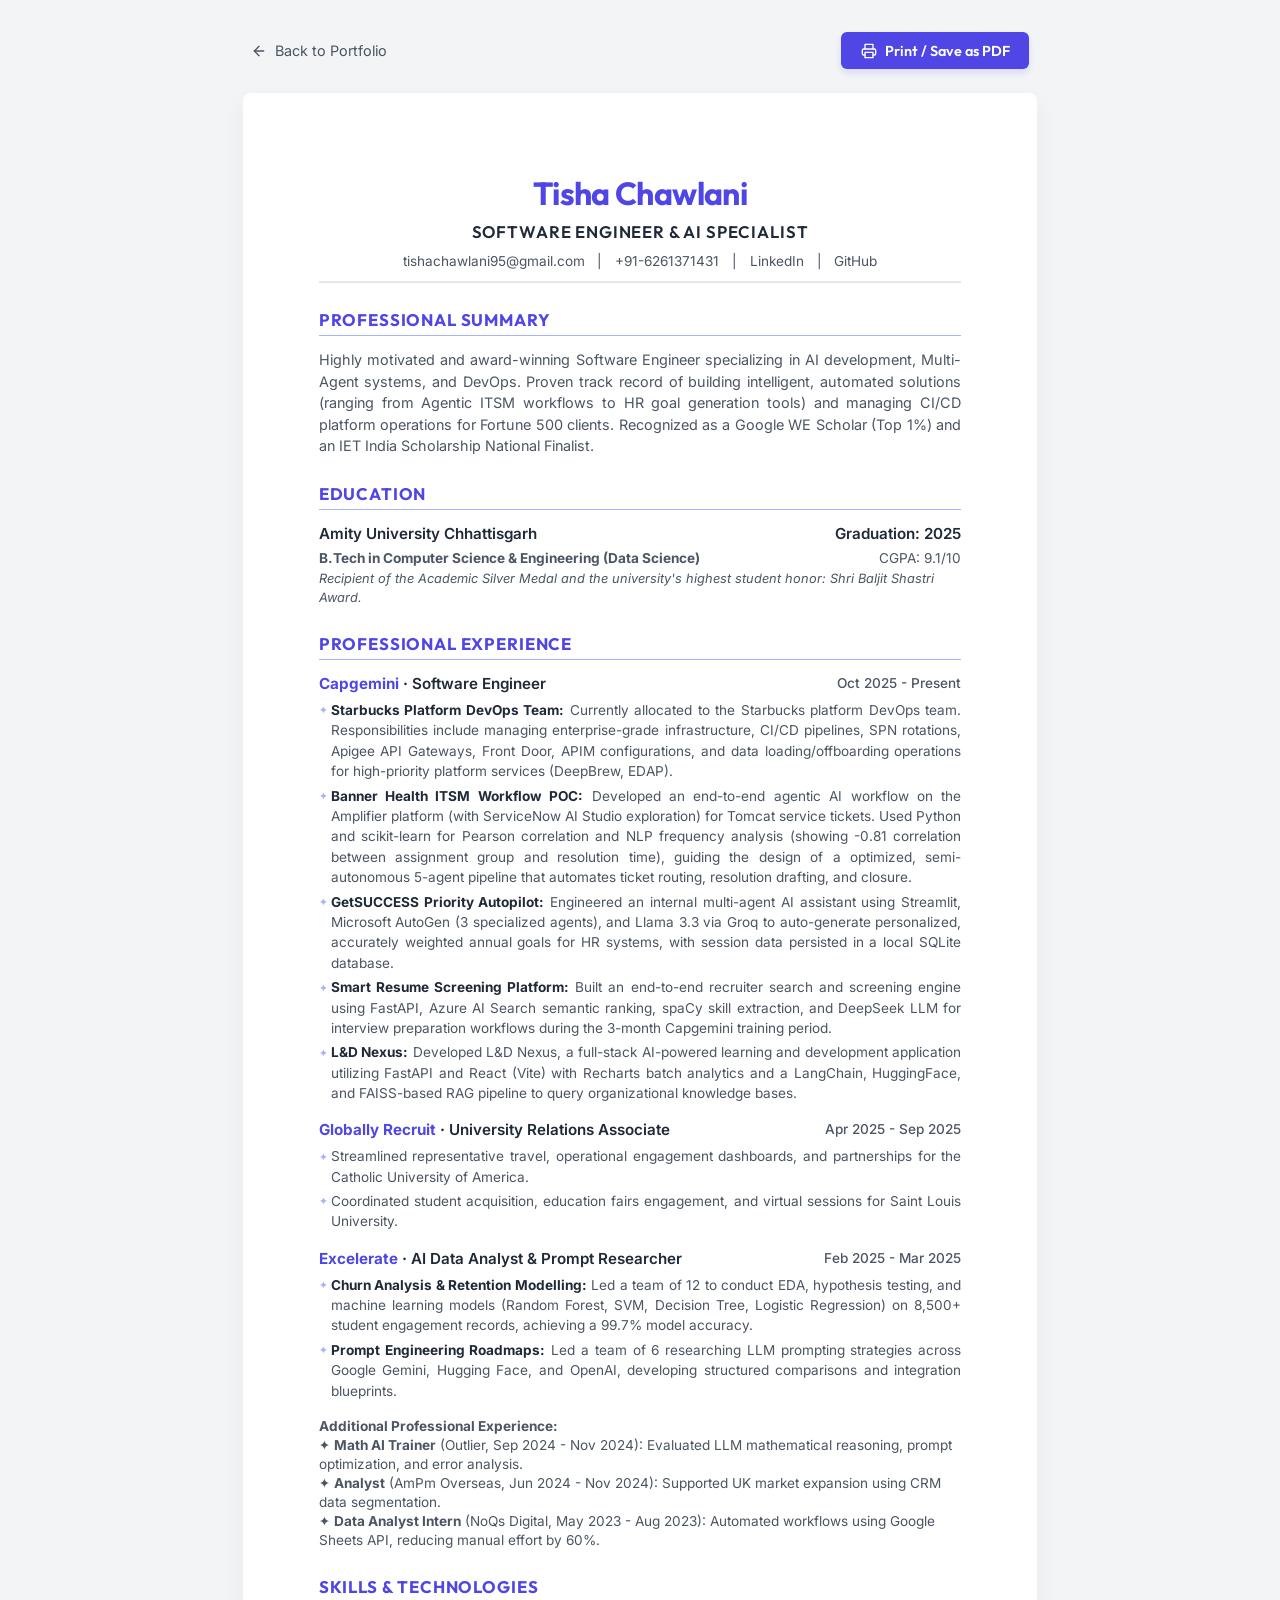
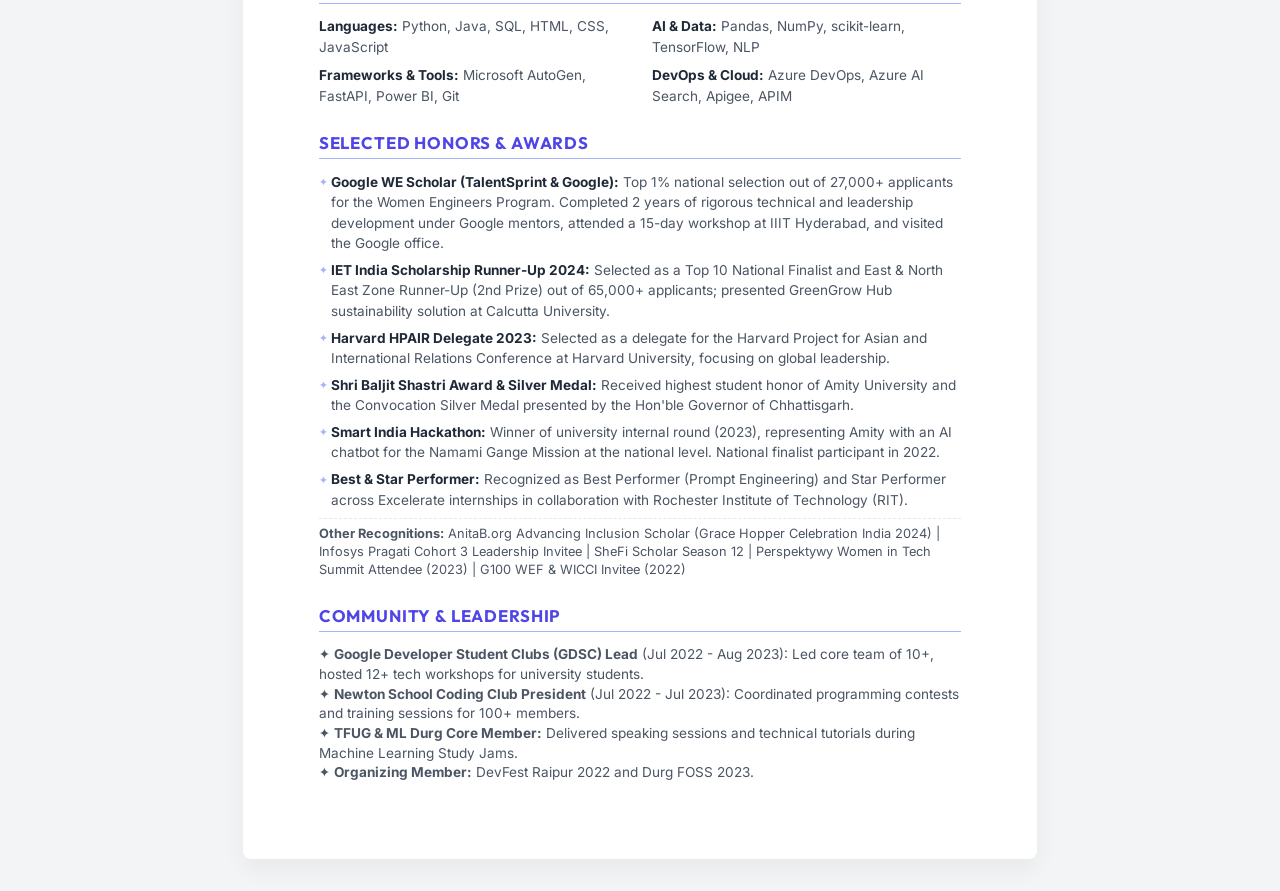
==== resume.html @ 2aab414a "Initial commit - Updated portfolio and print-ready CV" ====
<!DOCTYPE html>
<html lang="en">
<head>
  <meta charset="UTF-8">
  <meta name="viewport" content="width=device-width, initial-scale=1.0">
  <title>Tisha Chawlani - CV / Resume</title>
  <link href="https://fonts.googleapis.com/css2?family=Inter:wght@300;400;500;600;700;800&family=Outfit:wght@400;600;700&display=swap" rel="stylesheet" />
  <style>
    :root {
      --primary: #4f46e5;
      --primary-dark: #3730a3;
      --primary-light: #a5b4fc;
      --text: #1f2937;
      --text-muted: #4b5563;
      --text-dim: #9ca3af;
      --border: #e5e7eb;
    }

    * {
      box-sizing: border-box;
      margin: 0;
      padding: 0;
    }

    body {
      font-family: 'Inter', system-ui, sans-serif;
      color: var(--text);
      background-color: #f3f4f6;
      line-height: 1.5;
      padding: 2rem 0;
      -webkit-font-smoothing: antialiased;
    }

    .resume-container {
      width: 210mm; /* A4 Width */
      min-height: 297mm; /* A4 Height */
      margin: 0 auto;
      background-color: #ffffff;
      padding: 20mm;
      box-shadow: 0 10px 25px rgba(0, 0, 0, 0.05);
      border-radius: 8px;
      position: relative;
    }

    /* Actions panel (print button) */
    .actions-panel {
      max-width: 210mm;
      margin: 0 auto 1.5rem auto;
      display: flex;
      justify-content: space-between;
      align-items: center;
      padding: 0 0.5rem;
    }

    .back-link {
      color: var(--text-muted);
      text-decoration: none;
      font-size: 0.9rem;
      display: inline-flex;
      align-items: center;
      gap: 0.5rem;
      transition: color 0.2s;
    }

    .back-link:hover {
      color: var(--primary);
    }

    .btn-print {
      background-color: var(--primary);
      color: white;
      border: none;
      padding: 0.6rem 1.2rem;
      font-family: 'Outfit', sans-serif;
      font-weight: 600;
      border-radius: 6px;
      cursor: pointer;
      font-size: 0.9rem;
      transition: background-color 0.2s, transform 0.1s;
      box-shadow: 0 4px 6px rgba(79, 70, 229, 0.15);
      display: inline-flex;
      align-items: center;
      gap: 0.5rem;
    }

    .btn-print:hover {
      background-color: var(--primary-dark);
    }

    .btn-print:active {
      transform: scale(0.98);
    }

    /* Resume Styles */
    header {
      text-align: center;
      border-bottom: 2px solid var(--border);
      padding-bottom: 0.6rem;
      margin-bottom: 1.2rem;
    }

    h1 {
      font-family: 'Outfit', sans-serif;
      font-size: 2.0rem;
      font-weight: 700;
      color: var(--primary);
      letter-spacing: -0.02em;
      margin-bottom: 0.15rem;
    }

    .subtitle {
      font-family: 'Outfit', sans-serif;
      font-size: 1.05rem;
      font-weight: 600;
      color: var(--text);
      margin-bottom: 0.4rem;
      letter-spacing: 0.05em;
      text-transform: uppercase;
    }

    .contact-info {
      display: flex;
      justify-content: center;
      flex-wrap: wrap;
      gap: 0.5rem 0.8rem;
      font-size: 0.85rem;
      color: var(--text-muted);
    }

    .contact-info span {
      display: flex;
      align-items: center;
      gap: 0.25rem;
    }

    .contact-info a {
      color: var(--text-muted);
      text-decoration: none;
    }

    .contact-info a:hover {
      color: var(--primary);
      text-decoration: underline;
    }

    .section-title {
      font-family: 'Outfit', sans-serif;
      font-size: 1.05rem;
      font-weight: 700;
      color: var(--primary);
      text-transform: uppercase;
      letter-spacing: 0.05em;
      border-bottom: 1px solid var(--primary-light);
      padding-bottom: 0.2rem;
      margin-top: 1.5rem;
      margin-bottom: 0.8rem;
    }

    .summary-text {
      font-size: 0.9rem;
      color: var(--text-muted);
      text-align: justify;
    }

    /* Edu details */
    .edu-item {
      margin-bottom: 0.5rem;
    }

    .edu-header {
      display: flex;
      justify-content: space-between;
      font-weight: 600;
      font-size: 0.95rem;
    }

    .edu-details {
      display: flex;
      justify-content: space-between;
      font-size: 0.85rem;
      color: var(--text-muted);
      margin-top: 0.1rem;
    }

    /* Experience Details */
    .exp-item {
      margin-bottom: 1rem;
    }

    .exp-header {
      display: flex;
      justify-content: space-between;
      font-weight: 700;
      font-size: 0.95rem;
      margin-bottom: 0.25rem;
    }

    .company-name {
      color: var(--primary);
    }

    .role-title {
      color: var(--text);
      font-weight: 600;
    }

    .exp-date {
      color: var(--text-muted);
      font-size: 0.85rem;
      font-weight: 500;
    }

    .bullet-list {
      list-style-type: none;
      padding-left: 0.75rem;
    }

    .bullet-list li {
      position: relative;
      font-size: 0.85rem;
      color: var(--text-muted);
      margin-bottom: 0.25rem;
      text-align: justify;
    }

    .bullet-list li::before {
      content: "✦";
      position: absolute;
      left: -0.75rem;
      color: var(--primary-light);
      font-size: 0.7rem;
      top: 0.15rem;
    }

    .bullet-list li strong {
      color: var(--text);
    }

    .other-jobs {
      font-size: 0.85rem;
      color: var(--text-muted);
      line-height: 1.4;
    }

    /* Skills details */
    .skills-grid {
      display: grid;
      grid-template-columns: repeat(2, 1fr);
      gap: 0.5rem 1.5rem;
      font-size: 0.85rem;
    }

    .skills-category {
      color: var(--text-muted);
    }

    .skills-category strong {
      color: var(--text);
    }

    /* Honors & Awards details */
    .awards-list {
      list-style-type: none;
      padding-left: 0.75rem;
    }

    .awards-list li {
      position: relative;
      font-size: 0.85rem;
      color: var(--text-muted);
      margin-bottom: 0.4rem;
    }

    .awards-list li::before {
      content: "✦";
      position: absolute;
      left: -0.75rem;
      color: var(--primary-light);
      font-size: 0.7rem;
      top: 0.15rem;
    }

    .awards-list li strong {
      color: var(--text);
    }

    .other-awards {
      font-size: 0.8rem;
      color: var(--text-muted);
      margin-top: 0.5rem;
      line-height: 1.4;
      border-top: 1px dashed var(--border);
      padding-top: 0.4rem;
    }

    /* Community section */
    .comm-list {
      font-size: 0.85rem;
      color: var(--text-muted);
      line-height: 1.45;
    }

    /* Print styling rules */
    @media print {
      body {
        background-color: #ffffff;
        padding: 0;
      }

      .actions-panel {
        display: none; /* Hide download panel when printing */
      }

      .resume-container {
        width: 100%;
        min-height: 0;
        padding: 0;
        box-shadow: none;
        border-radius: 0;
      }

      .contact-info a {
        text-decoration: none !important;
        color: var(--text-muted) !important;
      }

      /* Force page breaks/containment to keep things to 2 pages or clean spacing */
      h2 {
        page-break-after: avoid;
      }
      
      .exp-item {
        page-break-inside: avoid;
      }
    }
  </style>
</head>
<body>

  <!-- ACTIONS PANEL (VISIBLE IN BROWSER, HIDDEN ON PRINT) -->
  <div class="actions-panel">
    <a href="index.html" class="back-link">
      <svg width="16" height="16" viewBox="0 0 24 24" fill="none" stroke="currentColor" stroke-width="2" stroke-linecap="round" stroke-linejoin="round"><line x1="19" y1="12" x2="5" y2="12"/><polyline points="12 19 5 12 12 5"/></svg>
      Back to Portfolio
    </a>
    <button onclick="window.print()" class="btn-print">
      <svg width="16" height="16" viewBox="0 0 24 24" fill="none" stroke="currentColor" stroke-width="2" stroke-linecap="round" stroke-linejoin="round"><polyline points="6 9 6 2 18 2 18 9"/><path d="M6 18H4a2 2 0 0 1-2-2v-5a2 2 0 0 1 2-2h16a2 2 0 0 1 2 2v5a2 2 0 0 1-2 2h-2"/><rect x="6" y="14" width="12" height="8"/></svg>
      Print / Save as PDF
    </button>
  </div>

  <!-- A4 RESUME SHEET -->
  <main class="resume-container">
    
    <!-- HEADER -->
    <header>
      <h1>Tisha Chawlani</h1>
      <div class="subtitle">Software Engineer &amp; AI Specialist</div>
      <div class="contact-info">
        <a href="mailto:tishachawlani95@gmail.com">tishachawlani95@gmail.com</a> | 
        <span>+91-6261371431</span> | 
        <a href="https://linkedin.com/in/tishachawlani" target="_blank">LinkedIn</a> | 
        <a href="https://github.com/Tisha717" target="_blank">GitHub</a>
      </div>
    </header>

    <!-- PROFESSIONAL SUMMARY -->
    <section>
      <h2 class="section-title">Professional Summary</h2>
      <p class="summary-text">
        Highly motivated and award-winning Software Engineer specializing in AI development, Multi-Agent systems, and DevOps. Proven track record of building intelligent, automated solutions (ranging from Agentic ITSM workflows to HR goal generation tools) and managing CI/CD platform operations for Fortune 500 clients. Recognized as a Google WE Scholar (Top 1%) and an IET India Scholarship National Finalist.
      </p>
    </section>

    <!-- EDUCATION -->
    <section>
      <h2 class="section-title">Education</h2>
      <div class="edu-item">
        <div class="edu-header">
          <span>Amity University Chhattisgarh</span>
          <span>Graduation: 2025</span>
        </div>
        <div class="edu-details">
          <strong>B.Tech in Computer Science &amp; Engineering (Data Science)</strong>
          <span>CGPA: 9.1/10</span>
        </div>
        <div class="edu-details" style="font-size: 0.8rem; font-style: italic; margin-top: 0.05rem;">
          Recipient of the Academic Silver Medal and the university's highest student honor: Shri Baljit Shastri Award.
        </div>
      </div>
    </section>

    <!-- PROFESSIONAL EXPERIENCE -->
    <section>
      <h2 class="section-title">Professional Experience</h2>
      
      <!-- CAPGEMINI -->
      <div class="exp-item">
        <div class="exp-header">
          <span><span class="company-name">Capgemini</span> · <span class="role-title">Software Engineer</span></span>
          <span class="exp-date">Oct 2025 - Present</span>
        </div>
        <ul class="bullet-list">
          <li><strong>Starbucks Platform DevOps Team:</strong> Currently allocated to the Starbucks platform DevOps team. Responsibilities include managing enterprise-grade infrastructure, CI/CD pipelines, SPN rotations, Apigee API Gateways, Front Door, APIM configurations, and data loading/offboarding operations for high-priority platform services (DeepBrew, EDAP).</li>
          <li><strong>Banner Health ITSM Workflow POC:</strong> Developed an end-to-end agentic AI workflow on the Amplifier platform (with ServiceNow AI Studio exploration) for Tomcat service tickets. Used Python and scikit-learn for Pearson correlation and NLP frequency analysis (showing -0.81 correlation between assignment group and resolution time), guiding the design of a optimized, semi-autonomous 5-agent pipeline that automates ticket routing, resolution drafting, and closure.</li>
          <li><strong>GetSUCCESS Priority Autopilot:</strong> Engineered an internal multi-agent AI assistant using Streamlit, Microsoft AutoGen (3 specialized agents), and Llama 3.3 via Groq to auto-generate personalized, accurately weighted annual goals for HR systems, with session data persisted in a local SQLite database.</li>
          <li><strong>Smart Resume Screening Platform:</strong> Built an end-to-end recruiter search and screening engine using FastAPI, Azure AI Search semantic ranking, spaCy skill extraction, and DeepSeek LLM for interview preparation workflows during the 3-month Capgemini training period.</li>
          <li><strong>L&amp;D Nexus:</strong> Developed L&amp;D Nexus, a full-stack AI-powered learning and development application utilizing FastAPI and React (Vite) with Recharts batch analytics and a LangChain, HuggingFace, and FAISS-based RAG pipeline to query organizational knowledge bases.</li>
        </ul>
      </div>

      <!-- GLOBALLY RECRUIT -->
      <div class="exp-item">
        <div class="exp-header">
          <span><span class="company-name">Globally Recruit</span> · <span class="role-title">University Relations Associate</span></span>
          <span class="exp-date">Apr 2025 - Sep 2025</span>
        </div>
        <ul class="bullet-list">
          <li>Streamlined representative travel, operational engagement dashboards, and partnerships for the Catholic University of America.</li>
          <li>Coordinated student acquisition, education fairs engagement, and virtual sessions for Saint Louis University.</li>
        </ul>
      </div>

      <!-- EXCELERATE -->
      <div class="exp-item">
        <div class="exp-header">
          <span><span class="company-name">Excelerate</span> · <span class="role-title">AI Data Analyst &amp; Prompt Researcher</span></span>
          <span class="exp-date">Feb 2025 - Mar 2025</span>
        </div>
        <ul class="bullet-list">
          <li><strong>Churn Analysis &amp; Retention Modelling:</strong> Led a team of 12 to conduct EDA, hypothesis testing, and machine learning models (Random Forest, SVM, Decision Tree, Logistic Regression) on 8,500+ student engagement records, achieving a 99.7% model accuracy.</li>
          <li><strong>Prompt Engineering Roadmaps:</strong> Led a team of 6 researching LLM prompting strategies across Google Gemini, Hugging Face, and OpenAI, developing structured comparisons and integration blueprints.</li>
        </ul>
      </div>

      <!-- BRIEF OTHERS -->
      <div class="other-jobs">
        <strong>Additional Professional Experience:</strong><br>
        ✦ <strong>Math AI Trainer</strong> (Outlier, Sep 2024 - Nov 2024): Evaluated LLM mathematical reasoning, prompt optimization, and error analysis.<br>
        ✦ <strong>Analyst</strong> (AmPm Overseas, Jun 2024 - Nov 2024): Supported UK market expansion using CRM data segmentation.<br>
        ✦ <strong>Data Analyst Intern</strong> (NoQs Digital, May 2023 - Aug 2023): Automated workflows using Google Sheets API, reducing manual effort by 60%.
      </div>
    </section>

    <!-- SKILLS -->
    <section>
      <h2 class="section-title">Skills &amp; Technologies</h2>
      <div class="skills-grid">
        <div class="skills-category">
          <strong>Languages:</strong> Python, Java, SQL, HTML, CSS, JavaScript
        </div>
        <div class="skills-category">
          <strong>AI &amp; Data:</strong> Pandas, NumPy, scikit-learn, TensorFlow, NLP
        </div>
        <div class="skills-category">
          <strong>Frameworks &amp; Tools:</strong> Microsoft AutoGen, FastAPI, Power BI, Git
        </div>
        <div class="skills-category">
          <strong>DevOps &amp; Cloud:</strong> Azure DevOps, Azure AI Search, Apigee, APIM
        </div>
      </div>
    </section>

    <!-- HONORS & AWARDS -->
    <section>
      <h2 class="section-title">Selected Honors &amp; Awards</h2>
      <ul class="awards-list">
        <li><strong>Google WE Scholar (TalentSprint &amp; Google):</strong> Top 1% national selection out of 27,000+ applicants for the Women Engineers Program. Completed 2 years of rigorous technical and leadership development under Google mentors, attended a 15-day workshop at IIIT Hyderabad, and visited the Google office.</li>
        <li><strong>IET India Scholarship Runner-Up 2024:</strong> Selected as a Top 10 National Finalist and East &amp; North East Zone Runner-Up (2nd Prize) out of 65,000+ applicants; presented GreenGrow Hub sustainability solution at Calcutta University.</li>
        <li><strong>Harvard HPAIR Delegate 2023:</strong> Selected as a delegate for the Harvard Project for Asian and International Relations Conference at Harvard University, focusing on global leadership.</li>
        <li><strong>Shri Baljit Shastri Award &amp; Silver Medal:</strong> Received highest student honor of Amity University and the Convocation Silver Medal presented by the Hon'ble Governor of Chhattisgarh.</li>
        <li><strong>Smart India Hackathon:</strong> Winner of university internal round (2023), representing Amity with an AI chatbot for the Namami Gange Mission at the national level. National finalist participant in 2022.</li>
        <li><strong>Best &amp; Star Performer:</strong> Recognized as Best Performer (Prompt Engineering) and Star Performer across Excelerate internships in collaboration with Rochester Institute of Technology (RIT).</li>
      </ul>
      <div class="other-awards">
        <strong>Other Recognitions:</strong> AnitaB.org Advancing Inclusion Scholar (Grace Hopper Celebration India 2024) | Infosys Pragati Cohort 3 Leadership Invitee | SheFi Scholar Season 12 | Perspektywy Women in Tech Summit Attendee (2023) | G100 WEF &amp; WICCI Invitee (2022)
      </div>
    </section>

    <!-- VOLUNTEERING & COMMUNITY -->
    <section>
      <h2 class="section-title">Community &amp; Leadership</h2>
      <div class="comm-list">
        ✦ <strong>Google Developer Student Clubs (GDSC) Lead</strong> (Jul 2022 - Aug 2023): Led core team of 10+, hosted 12+ tech workshops for university students.<br>
        ✦ <strong>Newton School Coding Club President</strong> (Jul 2022 - Jul 2023): Coordinated programming contests and training sessions for 100+ members.<br>
        ✦ <strong>TFUG &amp; ML Durg Core Member:</strong> Delivered speaking sessions and technical tutorials during Machine Learning Study Jams.<br>
        ✦ <strong>Organizing Member:</strong> DevFest Raipur 2022 and Durg FOSS 2023.
      </div>
    </section>

  </main>

</body>
</html>
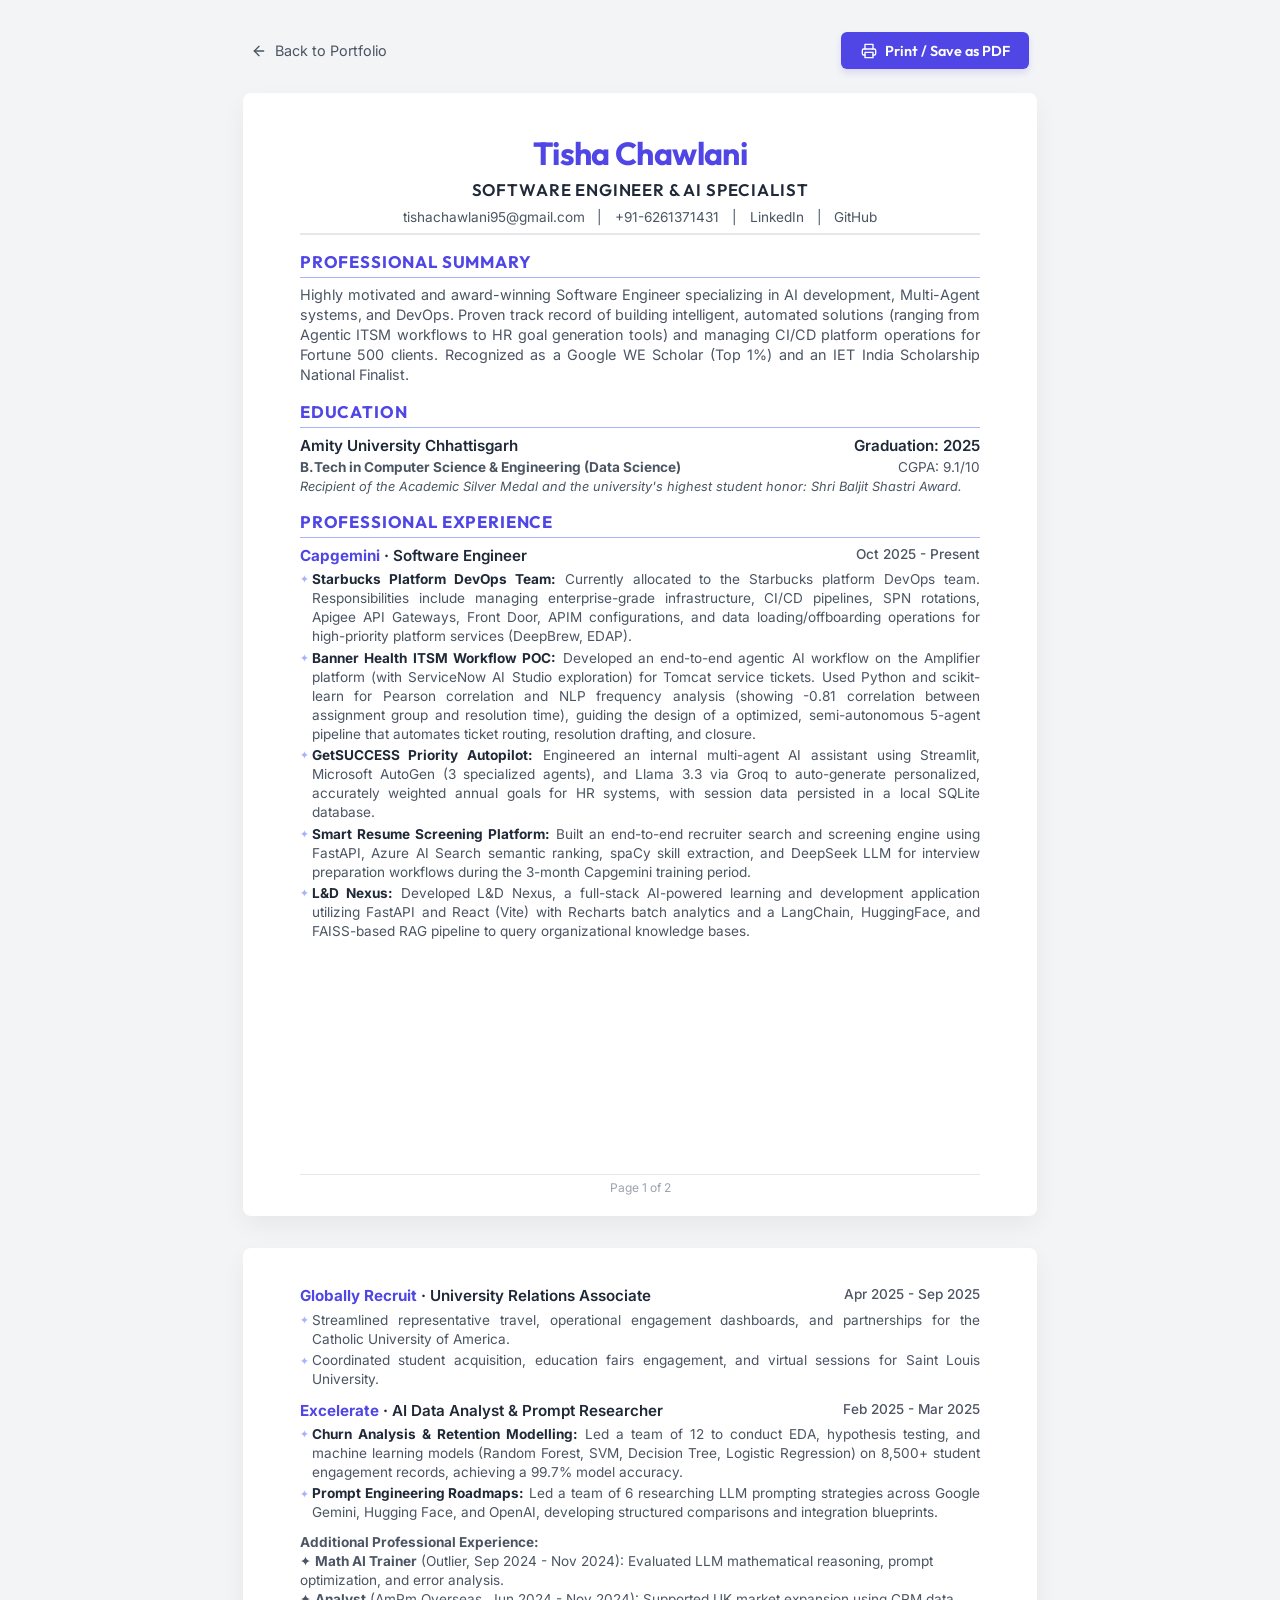
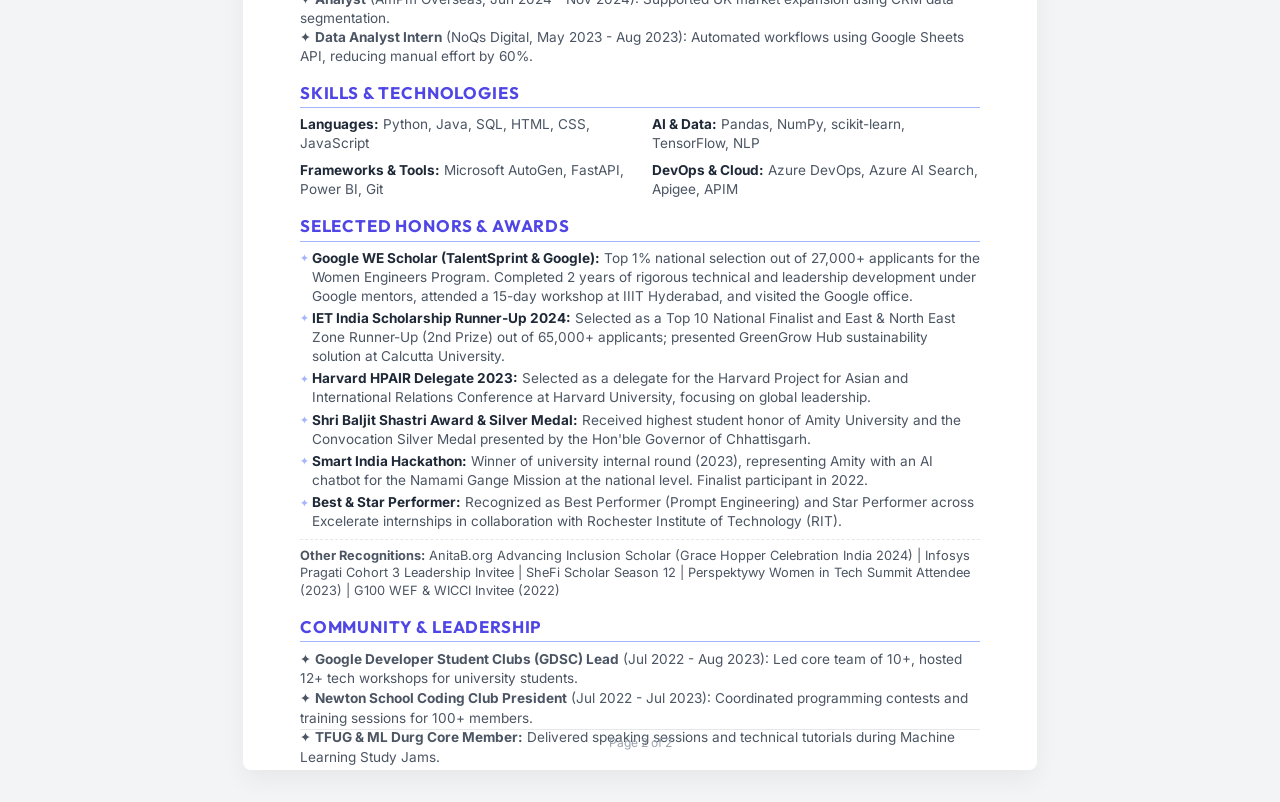
==== commit c806f55e: "Linked CV button directly to Tisha_Chawlani_Resume.pdf and fixed layout" ====
--- a/resume.html
+++ b/resume.html
@@ -26,20 +26,30 @@
       font-family: 'Inter', system-ui, sans-serif;
       color: var(--text);
       background-color: #f3f4f6;
-      line-height: 1.5;
+      line-height: 1.4;
+      font-size: 13.5px;
       padding: 2rem 0;
       -webkit-font-smoothing: antialiased;
     }
 
     .resume-container {
       width: 210mm; /* A4 Width */
-      min-height: 297mm; /* A4 Height */
       margin: 0 auto;
+      display: flex;
+      flex-direction: column;
+      gap: 2rem;
+    }
+
+    .resume-page {
+      width: 100%;
+      height: 297mm; /* A4 Height */
       background-color: #ffffff;
-      padding: 20mm;
+      padding: 10mm 15mm 12mm 15mm;
       box-shadow: 0 10px 25px rgba(0, 0, 0, 0.05);
       border-radius: 8px;
       position: relative;
+      box-sizing: border-box;
+      overflow: hidden;
     }
 
     /* Actions panel (print button) */
@@ -95,8 +105,8 @@
     header {
       text-align: center;
       border-bottom: 2px solid var(--border);
-      padding-bottom: 0.6rem;
-      margin-bottom: 1.2rem;
+      padding-bottom: 0.4rem;
+      margin-bottom: 0.8rem;
     }
 
     h1 {
@@ -152,8 +162,8 @@
       letter-spacing: 0.05em;
       border-bottom: 1px solid var(--primary-light);
       padding-bottom: 0.2rem;
-      margin-top: 1.5rem;
-      margin-bottom: 0.8rem;
+      margin-top: 0.9rem;
+      margin-bottom: 0.45rem;
     }
 
     .summary-text {
@@ -184,7 +194,7 @@
 
     /* Experience Details */
     .exp-item {
-      margin-bottom: 1rem;
+      margin-bottom: 0.65rem;
     }
 
     .exp-header {
@@ -219,7 +229,7 @@
       position: relative;
       font-size: 0.85rem;
       color: var(--text-muted);
-      margin-bottom: 0.25rem;
+      margin-bottom: 0.15rem;
       text-align: justify;
     }
 
@@ -268,7 +278,7 @@
       position: relative;
       font-size: 0.85rem;
       color: var(--text-muted);
-      margin-bottom: 0.4rem;
+      margin-bottom: 0.2rem;
     }
 
     .awards-list li::before {
@@ -300,11 +310,33 @@
       line-height: 1.45;
     }
 
+    /* Page Footer (page numbers) */
+    .page-footer {
+      position: absolute;
+      bottom: 5mm;
+      left: 0;
+      right: 0;
+      text-align: center;
+      font-size: 0.75rem;
+      color: var(--text-dim);
+      border-top: 1px solid var(--border);
+      padding-top: 0.3rem;
+      margin: 0 15mm;
+    }
+
     /* Print styling rules */
     @media print {
+      @page {
+        size: A4;
+        margin: 0; /* Hides default browser header/footers completely */
+      }
+
       body {
         background-color: #ffffff;
+        margin: 0;
         padding: 0;
+        font-size: 8.2pt;
+        line-height: 1.3;
       }
 
       .actions-panel {
@@ -312,11 +344,35 @@
       }
 
       .resume-container {
-        width: 100%;
-        min-height: 0;
+        width: 210mm;
+        margin: 0;
         padding: 0;
         box-shadow: none;
         border-radius: 0;
+        gap: 0;
+      }
+
+      .resume-page {
+        width: 210mm;
+        height: 297mm;
+        padding: 8mm 15mm 10mm 15mm;
+        box-shadow: none;
+        border-radius: 0;
+        page-break-after: always;
+        break-after: page;
+        box-sizing: border-box;
+        overflow: hidden;
+        background-color: #ffffff;
+      }
+
+      .resume-page:last-child {
+        page-break-after: avoid;
+        break-after: avoid;
+      }
+
+      .page-footer {
+        margin: 0 15mm;
+        bottom: 4mm;
       }
 
       .contact-info a {
@@ -324,7 +380,53 @@
         color: var(--text-muted) !important;
       }
 
-      /* Force page breaks/containment to keep things to 2 pages or clean spacing */
+      /* Compact styling for print to fit 2 pages perfectly */
+      h1 {
+        font-size: 1.8rem;
+        margin-bottom: 0.1rem;
+      }
+      .subtitle {
+        font-size: 1.0rem;
+        margin-bottom: 0.3rem;
+      }
+      header {
+        margin-bottom: 0.8rem;
+        padding-bottom: 0.4rem;
+      }
+      .section-title {
+        font-size: 0.95rem;
+        margin-top: 0.8rem;
+        margin-bottom: 0.4rem;
+        padding-bottom: 0.15rem;
+      }
+      .exp-item {
+        margin-bottom: 0.6rem;
+      }
+      .bullet-list li {
+        font-size: 0.8rem;
+        margin-bottom: 0.15rem;
+      }
+      .awards-list li {
+        font-size: 0.8rem;
+        margin-bottom: 0.2rem;
+      }
+      .skills-grid {
+        gap: 0.3rem 1.5rem;
+      }
+      .other-jobs, .other-awards, .comm-list {
+        font-size: 0.8rem;
+        line-height: 1.35;
+      }
+      .edu-item {
+        margin-bottom: 0.3rem;
+      }
+      .edu-header {
+        font-size: 0.9rem;
+      }
+      .edu-details {
+        font-size: 0.8rem;
+      }
+
       h2 {
         page-break-after: avoid;
       }
@@ -352,141 +454,155 @@
   <!-- A4 RESUME SHEET -->
   <main class="resume-container">
     
-    <!-- HEADER -->
-    <header>
-      <h1>Tisha Chawlani</h1>
-      <div class="subtitle">Software Engineer &amp; AI Specialist</div>
-      <div class="contact-info">
-        <a href="mailto:tishachawlani95@gmail.com">tishachawlani95@gmail.com</a> | 
-        <span>+91-6261371431</span> | 
-        <a href="https://linkedin.com/in/tishachawlani" target="_blank">LinkedIn</a> | 
-        <a href="https://github.com/Tisha717" target="_blank">GitHub</a>
-      </div>
-    </header>
-
-    <!-- PROFESSIONAL SUMMARY -->
-    <section>
-      <h2 class="section-title">Professional Summary</h2>
-      <p class="summary-text">
-        Highly motivated and award-winning Software Engineer specializing in AI development, Multi-Agent systems, and DevOps. Proven track record of building intelligent, automated solutions (ranging from Agentic ITSM workflows to HR goal generation tools) and managing CI/CD platform operations for Fortune 500 clients. Recognized as a Google WE Scholar (Top 1%) and an IET India Scholarship National Finalist.
-      </p>
-    </section>
-
-    <!-- EDUCATION -->
-    <section>
-      <h2 class="section-title">Education</h2>
-      <div class="edu-item">
-        <div class="edu-header">
-          <span>Amity University Chhattisgarh</span>
-          <span>Graduation: 2025</span>
-        </div>
-        <div class="edu-details">
-          <strong>B.Tech in Computer Science &amp; Engineering (Data Science)</strong>
-          <span>CGPA: 9.1/10</span>
-        </div>
-        <div class="edu-details" style="font-size: 0.8rem; font-style: italic; margin-top: 0.05rem;">
-          Recipient of the Academic Silver Medal and the university's highest student honor: Shri Baljit Shastri Award.
-        </div>
-      </div>
-    </section>
-
-    <!-- PROFESSIONAL EXPERIENCE -->
-    <section>
-      <h2 class="section-title">Professional Experience</h2>
-      
-      <!-- CAPGEMINI -->
-      <div class="exp-item">
-        <div class="exp-header">
-          <span><span class="company-name">Capgemini</span> · <span class="role-title">Software Engineer</span></span>
-          <span class="exp-date">Oct 2025 - Present</span>
-        </div>
-        <ul class="bullet-list">
-          <li><strong>Starbucks Platform DevOps Team:</strong> Currently allocated to the Starbucks platform DevOps team. Responsibilities include managing enterprise-grade infrastructure, CI/CD pipelines, SPN rotations, Apigee API Gateways, Front Door, APIM configurations, and data loading/offboarding operations for high-priority platform services (DeepBrew, EDAP).</li>
-          <li><strong>Banner Health ITSM Workflow POC:</strong> Developed an end-to-end agentic AI workflow on the Amplifier platform (with ServiceNow AI Studio exploration) for Tomcat service tickets. Used Python and scikit-learn for Pearson correlation and NLP frequency analysis (showing -0.81 correlation between assignment group and resolution time), guiding the design of a optimized, semi-autonomous 5-agent pipeline that automates ticket routing, resolution drafting, and closure.</li>
-          <li><strong>GetSUCCESS Priority Autopilot:</strong> Engineered an internal multi-agent AI assistant using Streamlit, Microsoft AutoGen (3 specialized agents), and Llama 3.3 via Groq to auto-generate personalized, accurately weighted annual goals for HR systems, with session data persisted in a local SQLite database.</li>
-          <li><strong>Smart Resume Screening Platform:</strong> Built an end-to-end recruiter search and screening engine using FastAPI, Azure AI Search semantic ranking, spaCy skill extraction, and DeepSeek LLM for interview preparation workflows during the 3-month Capgemini training period.</li>
-          <li><strong>L&amp;D Nexus:</strong> Developed L&amp;D Nexus, a full-stack AI-powered learning and development application utilizing FastAPI and React (Vite) with Recharts batch analytics and a LangChain, HuggingFace, and FAISS-based RAG pipeline to query organizational knowledge bases.</li>
+    <!-- PAGE 1 -->
+    <div class="resume-page" id="page-1">
+      <!-- HEADER -->
+      <header>
+        <h1>Tisha Chawlani</h1>
+        <div class="subtitle">Software Engineer &amp; AI Specialist</div>
+        <div class="contact-info">
+          <a href="mailto:tishachawlani95@gmail.com">tishachawlani95@gmail.com</a> | 
+          <span>+91-6261371431</span> | 
+          <a href="https://linkedin.com/in/tishachawlani" target="_blank">LinkedIn</a> | 
+          <a href="https://github.com/Tisha717" target="_blank">GitHub</a>
+        </div>
+      </header>
+
+      <!-- PROFESSIONAL SUMMARY -->
+      <section>
+        <h2 class="section-title">Professional Summary</h2>
+        <p class="summary-text">
+          Highly motivated and award-winning Software Engineer specializing in AI development, Multi-Agent systems, and DevOps. Proven track record of building intelligent, automated solutions (ranging from Agentic ITSM workflows to HR goal generation tools) and managing CI/CD platform operations for Fortune 500 clients. Recognized as a Google WE Scholar (Top 1%) and an IET India Scholarship National Finalist.
+        </p>
+      </section>
+
+      <!-- EDUCATION -->
+      <section>
+        <h2 class="section-title">Education</h2>
+        <div class="edu-item">
+          <div class="edu-header">
+            <span>Amity University Chhattisgarh</span>
+            <span>Graduation: 2025</span>
+          </div>
+          <div class="edu-details">
+            <strong>B.Tech in Computer Science &amp; Engineering (Data Science)</strong>
+            <span>CGPA: 9.1/10</span>
+          </div>
+          <div class="edu-details" style="font-size: 0.8rem; font-style: italic; margin-top: 0.05rem;">
+            Recipient of the Academic Silver Medal and the university's highest student honor: Shri Baljit Shastri Award.
+          </div>
+        </div>
+      </section>
+
+      <!-- PROFESSIONAL EXPERIENCE (PART 1) -->
+      <section>
+        <h2 class="section-title">Professional Experience</h2>
+        
+        <!-- CAPGEMINI -->
+        <div class="exp-item">
+          <div class="exp-header">
+            <span><span class="company-name">Capgemini</span> · <span class="role-title">Software Engineer</span></span>
+            <span class="exp-date">Oct 2025 - Present</span>
+          </div>
+          <ul class="bullet-list">
+            <li><strong>Starbucks Platform DevOps Team:</strong> Currently allocated to the Starbucks platform DevOps team. Responsibilities include managing enterprise-grade infrastructure, CI/CD pipelines, SPN rotations, Apigee API Gateways, Front Door, APIM configurations, and data loading/offboarding operations for high-priority platform services (DeepBrew, EDAP).</li>
+            <li><strong>Banner Health ITSM Workflow POC:</strong> Developed an end-to-end agentic AI workflow on the Amplifier platform (with ServiceNow AI Studio exploration) for Tomcat service tickets. Used Python and scikit-learn for Pearson correlation and NLP frequency analysis (showing -0.81 correlation between assignment group and resolution time), guiding the design of a optimized, semi-autonomous 5-agent pipeline that automates ticket routing, resolution drafting, and closure.</li>
+            <li><strong>GetSUCCESS Priority Autopilot:</strong> Engineered an internal multi-agent AI assistant using Streamlit, Microsoft AutoGen (3 specialized agents), and Llama 3.3 via Groq to auto-generate personalized, accurately weighted annual goals for HR systems, with session data persisted in a local SQLite database.</li>
+            <li><strong>Smart Resume Screening Platform:</strong> Built an end-to-end recruiter search and screening engine using FastAPI, Azure AI Search semantic ranking, spaCy skill extraction, and DeepSeek LLM for interview preparation workflows during the 3-month Capgemini training period.</li>
+            <li><strong>L&amp;D Nexus:</strong> Developed L&amp;D Nexus, a full-stack AI-powered learning and development application utilizing FastAPI and React (Vite) with Recharts batch analytics and a LangChain, HuggingFace, and FAISS-based RAG pipeline to query organizational knowledge bases.</li>
+          </ul>
+        </div>
+      </section>
+
+      <div class="page-footer">Page 1 of 2</div>
+    </div>
+
+    <!-- PAGE 2 -->
+    <div class="resume-page" id="page-2">
+      <!-- PROFESSIONAL EXPERIENCE (PART 2) -->
+      <section style="margin-top: 0;">
+
+        <!-- GLOBALLY RECRUIT -->
+        <div class="exp-item">
+          <div class="exp-header">
+            <span><span class="company-name">Globally Recruit</span> · <span class="role-title">University Relations Associate</span></span>
+            <span class="exp-date">Apr 2025 - Sep 2025</span>
+          </div>
+          <ul class="bullet-list">
+            <li>Streamlined representative travel, operational engagement dashboards, and partnerships for the Catholic University of America.</li>
+            <li>Coordinated student acquisition, education fairs engagement, and virtual sessions for Saint Louis University.</li>
+          </ul>
+        </div>
+
+        <!-- EXCELERATE -->
+        <div class="exp-item">
+          <div class="exp-header">
+            <span><span class="company-name">Excelerate</span> · <span class="role-title">AI Data Analyst &amp; Prompt Researcher</span></span>
+            <span class="exp-date">Feb 2025 - Mar 2025</span>
+          </div>
+          <ul class="bullet-list">
+            <li><strong>Churn Analysis &amp; Retention Modelling:</strong> Led a team of 12 to conduct EDA, hypothesis testing, and machine learning models (Random Forest, SVM, Decision Tree, Logistic Regression) on 8,500+ student engagement records, achieving a 99.7% model accuracy.</li>
+            <li><strong>Prompt Engineering Roadmaps:</strong> Led a team of 6 researching LLM prompting strategies across Google Gemini, Hugging Face, and OpenAI, developing structured comparisons and integration blueprints.</li>
+          </ul>
+        </div>
+
+        <!-- BRIEF OTHERS -->
+        <div class="other-jobs">
+          <strong>Additional Professional Experience:</strong><br>
+          ✦ <strong>Math AI Trainer</strong> (Outlier, Sep 2024 - Nov 2024): Evaluated LLM mathematical reasoning, prompt optimization, and error analysis.<br>
+          ✦ <strong>Analyst</strong> (AmPm Overseas, Jun 2024 - Nov 2024): Supported UK market expansion using CRM data segmentation.<br>
+          ✦ <strong>Data Analyst Intern</strong> (NoQs Digital, May 2023 - Aug 2023): Automated workflows using Google Sheets API, reducing manual effort by 60%.
+        </div>
+      </section>
+
+      <!-- SKILLS -->
+      <section>
+        <h2 class="section-title">Skills &amp; Technologies</h2>
+        <div class="skills-grid">
+          <div class="skills-category">
+            <strong>Languages:</strong> Python, Java, SQL, HTML, CSS, JavaScript
+          </div>
+          <div class="skills-category">
+            <strong>AI &amp; Data:</strong> Pandas, NumPy, scikit-learn, TensorFlow, NLP
+          </div>
+          <div class="skills-category">
+            <strong>Frameworks &amp; Tools:</strong> Microsoft AutoGen, FastAPI, Power BI, Git
+          </div>
+          <div class="skills-category">
+            <strong>DevOps &amp; Cloud:</strong> Azure DevOps, Azure AI Search, Apigee, APIM
+          </div>
+        </div>
+      </section>
+
+      <!-- HONORS & AWARDS -->
+      <section>
+        <h2 class="section-title">Selected Honors &amp; Awards</h2>
+        <ul class="awards-list">
+          <li><strong>Google WE Scholar (TalentSprint &amp; Google):</strong> Top 1% national selection out of 27,000+ applicants for the Women Engineers Program. Completed 2 years of rigorous technical and leadership development under Google mentors, attended a 15-day workshop at IIIT Hyderabad, and visited the Google office.</li>
+          <li><strong>IET India Scholarship Runner-Up 2024:</strong> Selected as a Top 10 National Finalist and East &amp; North East Zone Runner-Up (2nd Prize) out of 65,000+ applicants; presented GreenGrow Hub sustainability solution at Calcutta University.</li>
+          <li><strong>Harvard HPAIR Delegate 2023:</strong> Selected as a delegate for the Harvard Project for Asian and International Relations Conference at Harvard University, focusing on global leadership.</li>
+          <li><strong>Shri Baljit Shastri Award &amp; Silver Medal:</strong> Received highest student honor of Amity University and the Convocation Silver Medal presented by the Hon'ble Governor of Chhattisgarh.</li>
+          <li><strong>Smart India Hackathon:</strong> Winner of university internal round (2023), representing Amity with an AI chatbot for the Namami Gange Mission at the national level. Finalist participant in 2022.</li>
+          <li><strong>Best &amp; Star Performer:</strong> Recognized as Best Performer (Prompt Engineering) and Star Performer across Excelerate internships in collaboration with Rochester Institute of Technology (RIT).</li>
         </ul>
-      </div>
-
-      <!-- GLOBALLY RECRUIT -->
-      <div class="exp-item">
-        <div class="exp-header">
-          <span><span class="company-name">Globally Recruit</span> · <span class="role-title">University Relations Associate</span></span>
-          <span class="exp-date">Apr 2025 - Sep 2025</span>
-        </div>
-        <ul class="bullet-list">
-          <li>Streamlined representative travel, operational engagement dashboards, and partnerships for the Catholic University of America.</li>
-          <li>Coordinated student acquisition, education fairs engagement, and virtual sessions for Saint Louis University.</li>
-        </ul>
-      </div>
-
-      <!-- EXCELERATE -->
-      <div class="exp-item">
-        <div class="exp-header">
-          <span><span class="company-name">Excelerate</span> · <span class="role-title">AI Data Analyst &amp; Prompt Researcher</span></span>
-          <span class="exp-date">Feb 2025 - Mar 2025</span>
-        </div>
-        <ul class="bullet-list">
-          <li><strong>Churn Analysis &amp; Retention Modelling:</strong> Led a team of 12 to conduct EDA, hypothesis testing, and machine learning models (Random Forest, SVM, Decision Tree, Logistic Regression) on 8,500+ student engagement records, achieving a 99.7% model accuracy.</li>
-          <li><strong>Prompt Engineering Roadmaps:</strong> Led a team of 6 researching LLM prompting strategies across Google Gemini, Hugging Face, and OpenAI, developing structured comparisons and integration blueprints.</li>
-        </ul>
-      </div>
-
-      <!-- BRIEF OTHERS -->
-      <div class="other-jobs">
-        <strong>Additional Professional Experience:</strong><br>
-        ✦ <strong>Math AI Trainer</strong> (Outlier, Sep 2024 - Nov 2024): Evaluated LLM mathematical reasoning, prompt optimization, and error analysis.<br>
-        ✦ <strong>Analyst</strong> (AmPm Overseas, Jun 2024 - Nov 2024): Supported UK market expansion using CRM data segmentation.<br>
-        ✦ <strong>Data Analyst Intern</strong> (NoQs Digital, May 2023 - Aug 2023): Automated workflows using Google Sheets API, reducing manual effort by 60%.
-      </div>
-    </section>
-
-    <!-- SKILLS -->
-    <section>
-      <h2 class="section-title">Skills &amp; Technologies</h2>
-      <div class="skills-grid">
-        <div class="skills-category">
-          <strong>Languages:</strong> Python, Java, SQL, HTML, CSS, JavaScript
-        </div>
-        <div class="skills-category">
-          <strong>AI &amp; Data:</strong> Pandas, NumPy, scikit-learn, TensorFlow, NLP
-        </div>
-        <div class="skills-category">
-          <strong>Frameworks &amp; Tools:</strong> Microsoft AutoGen, FastAPI, Power BI, Git
-        </div>
-        <div class="skills-category">
-          <strong>DevOps &amp; Cloud:</strong> Azure DevOps, Azure AI Search, Apigee, APIM
-        </div>
-      </div>
-    </section>
-
-    <!-- HONORS & AWARDS -->
-    <section>
-      <h2 class="section-title">Selected Honors &amp; Awards</h2>
-      <ul class="awards-list">
-        <li><strong>Google WE Scholar (TalentSprint &amp; Google):</strong> Top 1% national selection out of 27,000+ applicants for the Women Engineers Program. Completed 2 years of rigorous technical and leadership development under Google mentors, attended a 15-day workshop at IIIT Hyderabad, and visited the Google office.</li>
-        <li><strong>IET India Scholarship Runner-Up 2024:</strong> Selected as a Top 10 National Finalist and East &amp; North East Zone Runner-Up (2nd Prize) out of 65,000+ applicants; presented GreenGrow Hub sustainability solution at Calcutta University.</li>
-        <li><strong>Harvard HPAIR Delegate 2023:</strong> Selected as a delegate for the Harvard Project for Asian and International Relations Conference at Harvard University, focusing on global leadership.</li>
-        <li><strong>Shri Baljit Shastri Award &amp; Silver Medal:</strong> Received highest student honor of Amity University and the Convocation Silver Medal presented by the Hon'ble Governor of Chhattisgarh.</li>
-        <li><strong>Smart India Hackathon:</strong> Winner of university internal round (2023), representing Amity with an AI chatbot for the Namami Gange Mission at the national level. National finalist participant in 2022.</li>
-        <li><strong>Best &amp; Star Performer:</strong> Recognized as Best Performer (Prompt Engineering) and Star Performer across Excelerate internships in collaboration with Rochester Institute of Technology (RIT).</li>
-      </ul>
-      <div class="other-awards">
-        <strong>Other Recognitions:</strong> AnitaB.org Advancing Inclusion Scholar (Grace Hopper Celebration India 2024) | Infosys Pragati Cohort 3 Leadership Invitee | SheFi Scholar Season 12 | Perspektywy Women in Tech Summit Attendee (2023) | G100 WEF &amp; WICCI Invitee (2022)
-      </div>
-    </section>
-
-    <!-- VOLUNTEERING & COMMUNITY -->
-    <section>
-      <h2 class="section-title">Community &amp; Leadership</h2>
-      <div class="comm-list">
-        ✦ <strong>Google Developer Student Clubs (GDSC) Lead</strong> (Jul 2022 - Aug 2023): Led core team of 10+, hosted 12+ tech workshops for university students.<br>
-        ✦ <strong>Newton School Coding Club President</strong> (Jul 2022 - Jul 2023): Coordinated programming contests and training sessions for 100+ members.<br>
-        ✦ <strong>TFUG &amp; ML Durg Core Member:</strong> Delivered speaking sessions and technical tutorials during Machine Learning Study Jams.<br>
-        ✦ <strong>Organizing Member:</strong> DevFest Raipur 2022 and Durg FOSS 2023.
-      </div>
-    </section>
+        <div class="other-awards">
+          <strong>Other Recognitions:</strong> AnitaB.org Advancing Inclusion Scholar (Grace Hopper Celebration India 2024) | Infosys Pragati Cohort 3 Leadership Invitee | SheFi Scholar Season 12 | Perspektywy Women in Tech Summit Attendee (2023) | G100 WEF &amp; WICCI Invitee (2022)
+        </div>
+      </section>
+
+      <!-- VOLUNTEERING & COMMUNITY -->
+      <section style="margin-bottom: 0;">
+        <h2 class="section-title">Community &amp; Leadership</h2>
+        <div class="comm-list">
+          ✦ <strong>Google Developer Student Clubs (GDSC) Lead</strong> (Jul 2022 - Aug 2023): Led core team of 10+, hosted 12+ tech workshops for university students.<br>
+          ✦ <strong>Newton School Coding Club President</strong> (Jul 2022 - Jul 2023): Coordinated programming contests and training sessions for 100+ members.<br>
+          ✦ <strong>TFUG &amp; ML Durg Core Member:</strong> Delivered speaking sessions and technical tutorials during Machine Learning Study Jams.<br>
+          ✦ <strong>Organizing Member:</strong> DevFest Raipur 2022 and Durg FOSS 2023.
+        </div>
+      </section>
+
+      <div class="page-footer">Page 2 of 2</div>
+    </div>
 
   </main>
 
